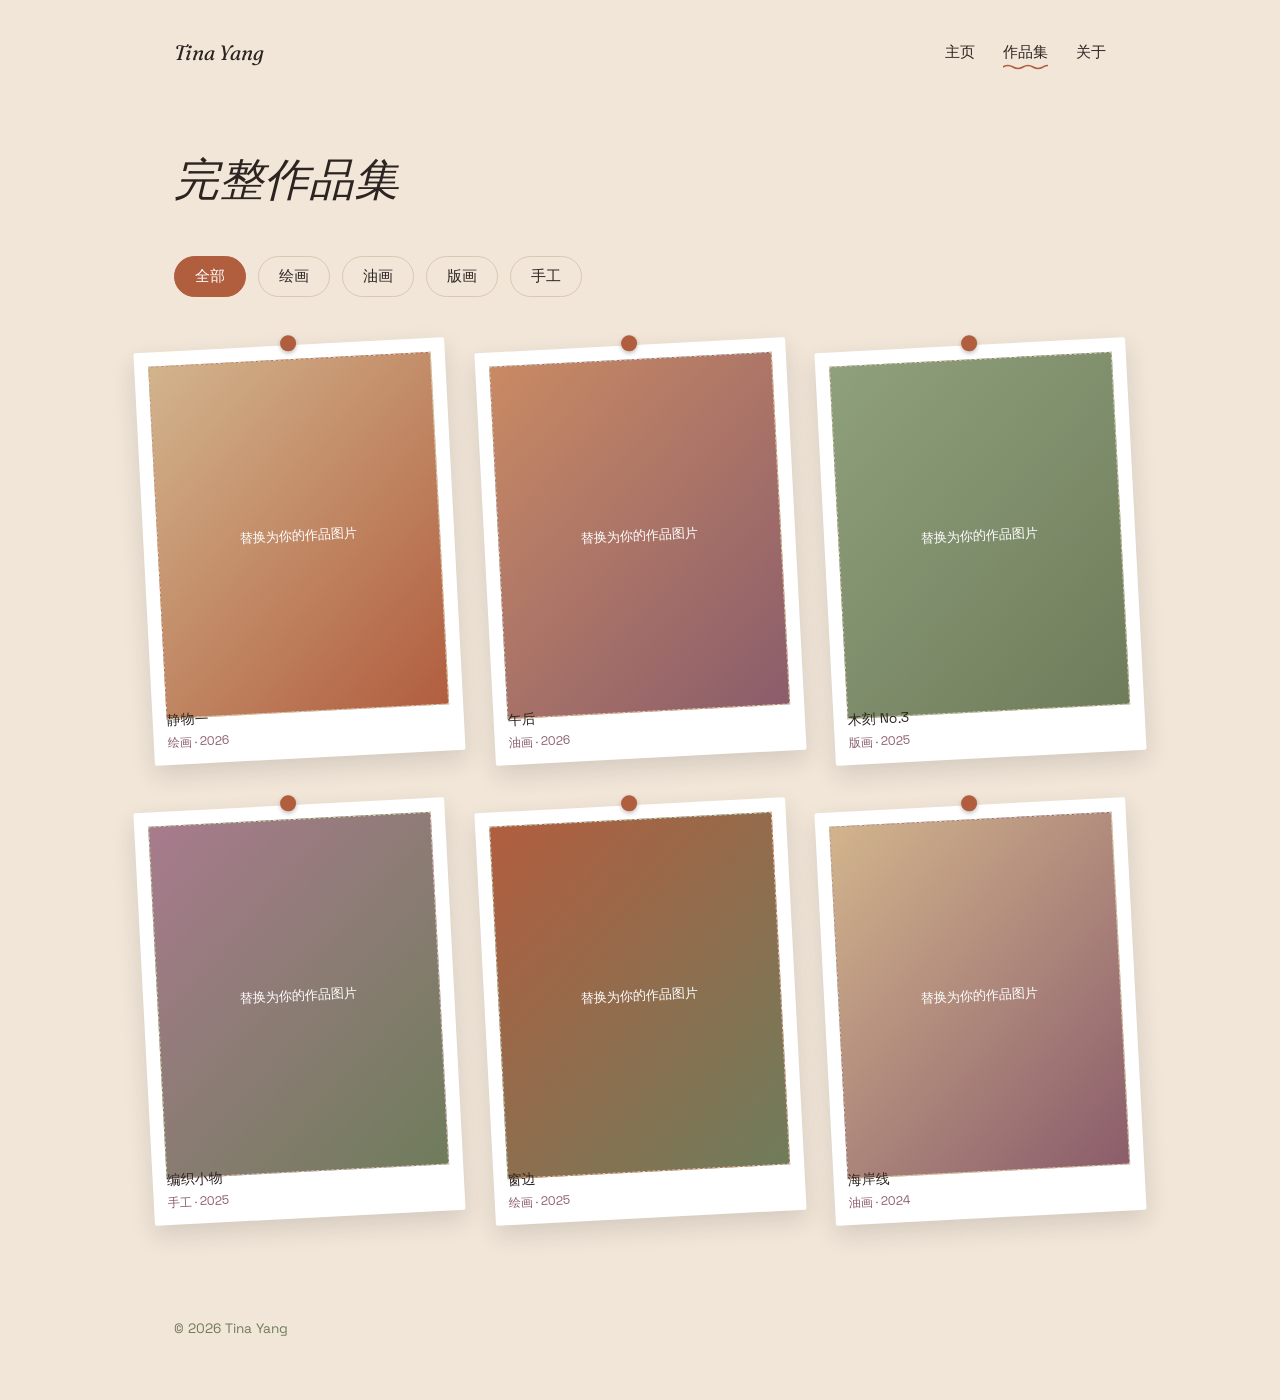
==== gallery.html @ f190f86c "Add files via upload" ====
<!DOCTYPE html>
<html lang="zh-CN">
<head>
<meta charset="UTF-8">
<meta name="viewport" content="width=device-width, initial-scale=1.0">
<title>作品集 — Tina Yang</title>
<link rel="preconnect" href="https://fonts.googleapis.com">
<link href="https://fonts.googleapis.com/css2?family=Fraunces:ital,opsz,wght@0,9..144,400;0,9..144,500;0,9..144,600;1,9..144,500&family=Space+Grotesk:wght@400;500;600&display=swap" rel="stylesheet">
<link rel="stylesheet" href="style.css">
<style>

  .page-head {
    max-width: 980px;
    margin: 0 auto;
    padding: 72px 24px 8px;
  }

  .page-head h1 {
    font-size: clamp(2rem, 5vw, 2.8rem);
    font-style: italic;
  }

  /* ---------- Category tabs ---------- */
  .tabs {
    max-width: 980px;
    margin: 32px auto 8px;
    padding: 0 24px;
    display: flex;
    gap: 12px;
    flex-wrap: wrap;
  }

  .tab-btn {
    font-family: 'Space Grotesk', sans-serif;
    font-size: 0.95rem;
    padding: 9px 20px;
    border-radius: 999px;
    border: 1.5px solid var(--line);
    background: transparent;
    color: var(--ink);
    cursor: pointer;
    transition: background 0.2s ease, border-color 0.2s ease, color 0.2s ease;
  }

  .tab-btn:hover {
    border-color: var(--clay);
  }

  .tab-btn.active {
    background: var(--clay);
    border-color: var(--clay);
    color: #fff;
  }

  /* ---------- Grid ---------- */
  .grid {
    max-width: 1040px;
    margin: 0 auto;
    padding: 40px 24px 100px;
    display: grid;
    grid-template-columns: repeat(3, 1fr);
    gap: 46px 30px;
  }

  .grid .art-frame:nth-child(3n+1) { transform: rotate(-3deg); }
  .grid .art-frame:nth-child(3n+2) { transform: rotate(2deg); margin-top: 20px; }
  .grid .art-frame:nth-child(3n+3) { transform: rotate(-1.5deg); }

  .grid .art-frame:hover {
    transform: rotate(0deg) scale(1.03);
    transition: transform 0.3s ease;
  }

  .piece { display: none; }
  .piece.show { display: block; }

  @media (max-width: 860px) {
    .grid { grid-template-columns: repeat(2, 1fr); }
  }
  @media (max-width: 540px) {
    .grid { grid-template-columns: 1fr; }
  }
</style>
</head>
<body>

<nav class="nav">
  <div class="brand">Tina Yang</div>
  <div class="links">
    <a href="index.html">主页</a>
    <a href="gallery.html" class="active">作品集</a>
    <a href="index.html#about">关于</a>
  </div>
</nav>

<section class="page-head">
  <h1>完整作品集</h1>
</section>

<div class="tabs" id="tabs">
  <button class="tab-btn active" data-cat="all">全部</button>
  <button class="tab-btn" data-cat="painting">绘画</button>
  <button class="tab-btn" data-cat="oil">油画</button>
  <button class="tab-btn" data-cat="print">版画</button>
  <button class="tab-btn" data-cat="craft">手工</button>
</div>

<section class="grid" id="grid">

  <div class="piece show" data-cat="painting">
    <div class="art-frame">
      <div class="pin"></div>
      <div class="surface" style="background:linear-gradient(135deg,#D2B48C,#B15E3F);color:#fff;">替换为你的作品图片</div>
      <div class="cap">静物一<span class="medium">绘画 · 2026</span></div>
    </div>
  </div>

  <div class="piece show" data-cat="oil">
    <div class="art-frame">
      <div class="pin"></div>
      <div class="surface" style="background:linear-gradient(135deg,#C98A63,#8B5D6B);color:#fff;">替换为你的作品图片</div>
      <div class="cap">午后<span class="medium">油画 · 2026</span></div>
    </div>
  </div>

  <div class="piece show" data-cat="print">
    <div class="art-frame">
      <div class="pin"></div>
      <div class="surface" style="background:linear-gradient(135deg,#8FA07C,#6F7C5B);color:#fff;">替换为你的作品图片</div>
      <div class="cap">木刻 No.3<span class="medium">版画 · 2025</span></div>
    </div>
  </div>

  <div class="piece show" data-cat="craft">
    <div class="art-frame">
      <div class="pin"></div>
      <div class="surface" style="background:linear-gradient(135deg,#A87B8D,#6F7C5B);color:#fff;">替换为你的作品图片</div>
      <div class="cap">编织小物<span class="medium">手工 · 2025</span></div>
    </div>
  </div>

  <div class="piece show" data-cat="painting">
    <div class="art-frame">
      <div class="pin"></div>
      <div class="surface" style="background:linear-gradient(135deg,#B15E3F,#6F7C5B);color:#fff;">替换为你的作品图片</div>
      <div class="cap">窗边<span class="medium">绘画 · 2025</span></div>
    </div>
  </div>

  <div class="piece show" data-cat="oil">
    <div class="art-frame">
      <div class="pin"></div>
      <div class="surface" style="background:linear-gradient(135deg,#D2B48C,#8B5D6B);color:#fff;">替换为你的作品图片</div>
      <div class="cap">海岸线<span class="medium">油画 · 2024</span></div>
    </div>
  </div>

</section>

<footer style="max-width:980px;margin:0 auto;padding:0 24px 60px;color:var(--sage);font-size:0.85rem;">
  © 2026 Tina Yang
</footer>

<script>
  const tabs = document.querySelectorAll('.tab-btn');
  const pieces = document.querySelectorAll('.piece');

  function setActive(cat) {
    tabs.forEach(t => t.classList.toggle('active', t.dataset.cat === cat));
    pieces.forEach(p => {
      p.classList.toggle('show', cat === 'all' || p.dataset.cat === cat);
    });
  }

  tabs.forEach(btn => {
    btn.addEventListener('click', () => setActive(btn.dataset.cat));
  });

  // support linking directly to a category, e.g. gallery.html#oil
  const hash = window.location.hash.replace('#', '');
  if (hash) setActive(hash);
</script>

</body>
</html>
---- style.css ----
:root {
  --paper: #F1E6D8;
  --paper-warm: #EAD9C4;
  --ink: #2C2420;
  --clay: #B15E3F;
  --sage: #6F7C5B;
  --plum: #8B5D6B;
  --line: #D8C9B3;
}

* { box-sizing: border-box; }

html { scroll-behavior: smooth; }

body {
  margin: 0;
  background: var(--paper);
  color: var(--ink);
  font-family: 'Space Grotesk', sans-serif;
  line-height: 1.65;
  -webkit-font-smoothing: antialiased;
  overflow-x: hidden;
}

h1, h2, h3 {
  font-family: 'Fraunces', serif;
  font-weight: 500;
  margin: 0;
}

a { color: inherit; }

/* ---------- Nav ---------- */
.nav {
  display: flex;
  justify-content: space-between;
  align-items: center;
  max-width: 980px;
  margin: 0 auto;
  padding: 36px 24px 0;
}

.nav .brand {
  font-family: 'Fraunces', serif;
  font-style: italic;
  font-size: 1.3rem;
}

.nav .links {
  display: flex;
  gap: 28px;
}

.nav .links a {
  text-decoration: none;
  font-size: 0.95rem;
  position: relative;
  padding-bottom: 4px;
}

.nav .links a::after {
  content: '';
  position: absolute;
  left: 0; right: 0; bottom: -2px;
  height: 6px;
  background-image: url("data:image/svg+xml,%3Csvg xmlns='http://www.w3.org/2000/svg' viewBox='0 0 40 6' preserveAspectRatio='none'%3E%3Cpath d='M0 3 Q5 0 10 3 T20 3 T30 3 T40 3' fill='none' stroke='%23B15E3F' stroke-width='1.6'/%3E%3C/svg%3E");
  background-repeat: repeat-x;
  background-size: 40px 6px;
  opacity: 0;
  transform: translateY(-2px);
  transition: opacity 0.25s ease, transform 0.25s ease;
}

.nav .links a:hover::after,
.nav .links a:focus-visible::after,
.nav .links a.active::after {
  opacity: 1;
  transform: translateY(0);
}

/* ---------- Wavy divider ---------- */
.wave-divider {
  width: 100%;
  height: 28px;
  margin: 64px 0;
  background-image: url("data:image/svg+xml,%3Csvg xmlns='http://www.w3.org/2000/svg' viewBox='0 0 200 20' preserveAspectRatio='none'%3E%3Cpath d='M0 10 Q10 0 20 10 T40 10 T60 10 T80 10 T100 10 T120 10 T140 10 T160 10 T180 10 T200 10' fill='none' stroke='%23D8C9B3' stroke-width='2'/%3E%3C/svg%3E");
  background-repeat: repeat-x;
  background-size: 200px 20px;
  opacity: 0.9;
}

/* ---------- Doodle blob (decorative) ---------- */
.doodle {
  position: absolute;
  pointer-events: none;
  opacity: 0.85;
}

/* ---------- Buttons / links with underline squiggle ---------- */
.squiggle-link {
  display: inline-flex;
  align-items: center;
  gap: 6px;
  text-decoration: none;
  font-weight: 500;
  color: var(--clay);
  border-bottom: none;
  position: relative;
  padding-bottom: 3px;
}

.squiggle-link::after {
  content: '';
  position: absolute;
  left: 0; right: 0; bottom: -1px;
  height: 5px;
  background-image: url("data:image/svg+xml,%3Csvg xmlns='http://www.w3.org/2000/svg' viewBox='0 0 40 6' preserveAspectRatio='none'%3E%3Cpath d='M0 3 Q5 0 10 3 T20 3 T30 3 T40 3' fill='none' stroke='%23B15E3F' stroke-width='1.6'/%3E%3C/svg%3E");
  background-repeat: repeat-x;
  background-size: 40px 6px;
}

/* ---------- Placeholder artwork frame ---------- */
.art-frame {
  position: relative;
  background: #fff;
  padding: 14px 14px 46px;
  box-shadow: 0 10px 24px rgba(44, 36, 32, 0.14);
  border-radius: 2px;
}

.art-frame .surface {
  width: 100%;
  aspect-ratio: 4 / 5;
  border: 1.5px dashed var(--line);
  display: flex;
  align-items: center;
  justify-content: center;
  color: var(--muted, #9c8f7c);
  font-size: 0.82rem;
  text-align: center;
  padding: 16px;
  background-size: cover;
  background-position: center;
}

.art-frame .cap {
  position: absolute;
  bottom: 12px; left: 14px; right: 14px;
  font-size: 0.86rem;
}

.art-frame .cap .medium {
  color: var(--plum);
  font-size: 0.76rem;
  display: block;
  margin-top: 2px;
}

/* pin accent on tilted frames */
.pin {
  position: absolute;
  top: -10px;
  left: 50%;
  transform: translateX(-50%);
  width: 16px;
  height: 16px;
  border-radius: 50%;
  background: var(--clay);
  box-shadow: 0 2px 4px rgba(0,0,0,0.25);
}

@media (prefers-reduced-motion: reduce) {
  html { scroll-behavior: auto; }
  * { transition: none !important; }
}

a:focus-visible, button:focus-visible {
  outline: 2px solid var(--clay);
  outline-offset: 3px;
}
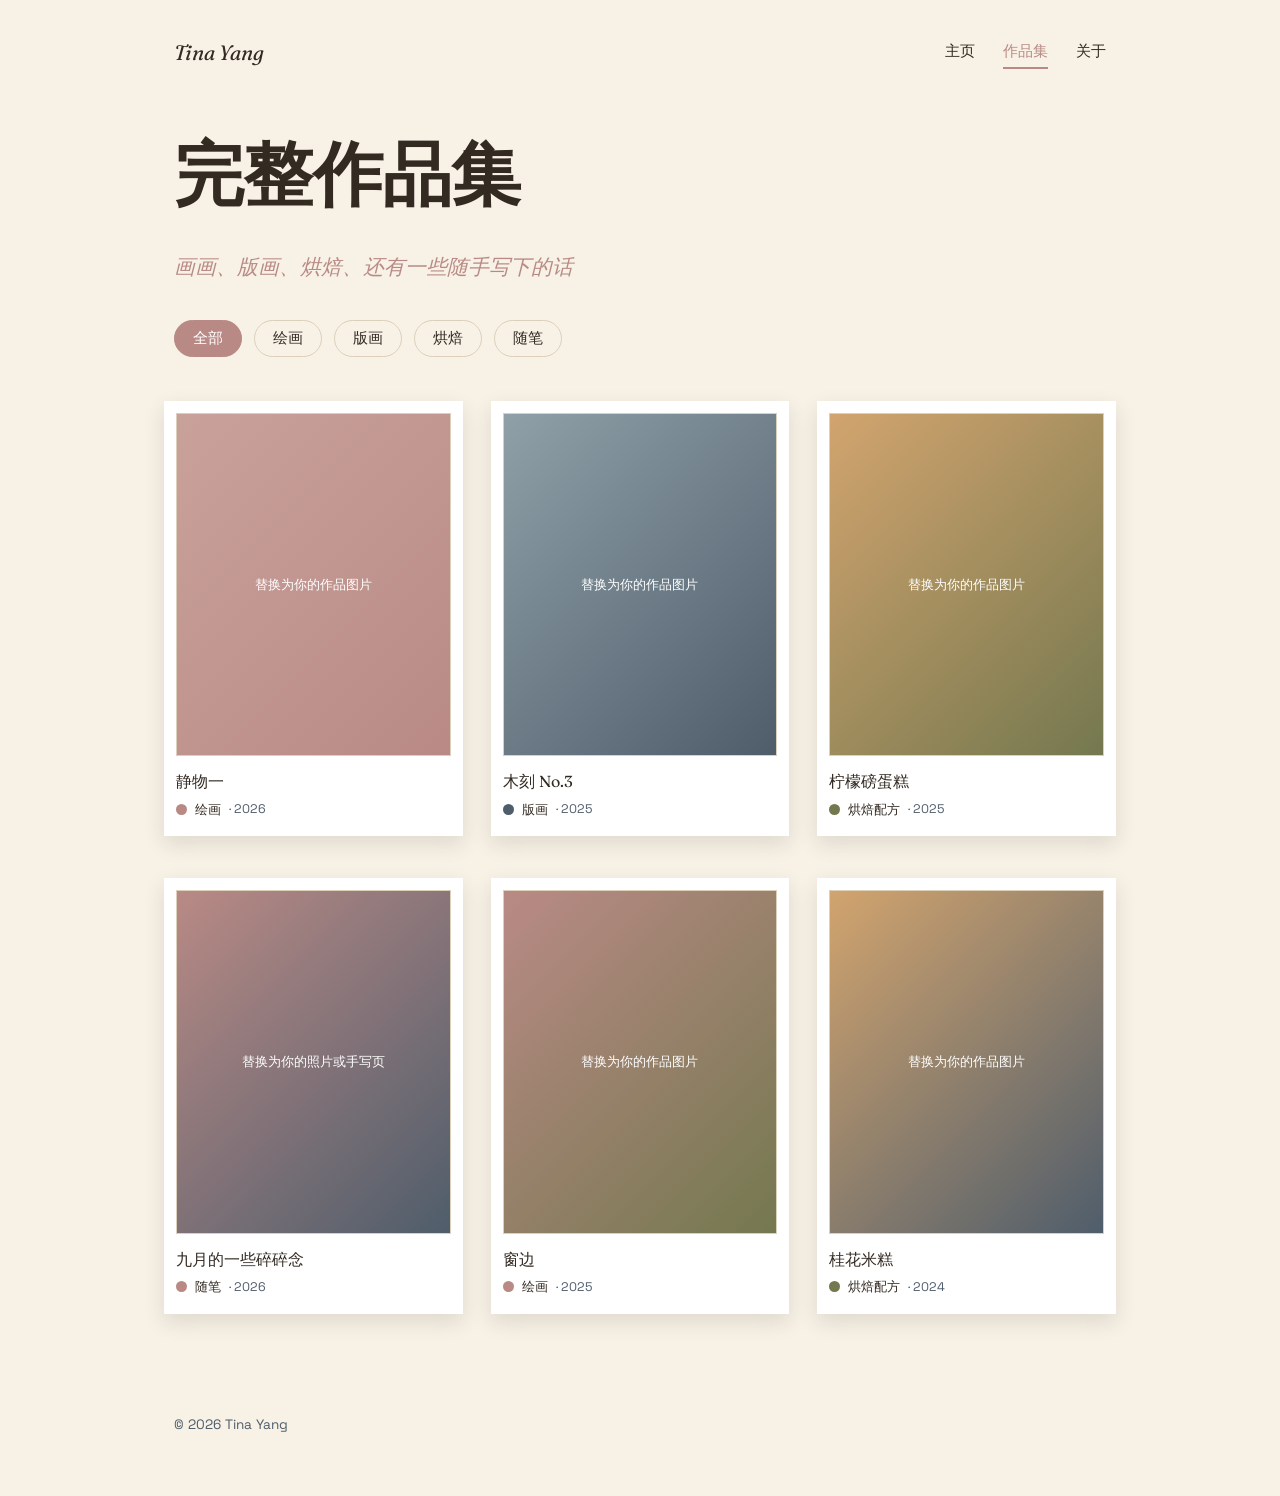
==== commit f7675832: "Add files via upload" ====
--- a/gallery.html
+++ b/gallery.html
@@ -5,25 +5,38 @@
 <meta name="viewport" content="width=device-width, initial-scale=1.0">
 <title>作品集 — Tina Yang</title>
 <link rel="preconnect" href="https://fonts.googleapis.com">
-<link href="https://fonts.googleapis.com/css2?family=Fraunces:ital,opsz,wght@0,9..144,400;0,9..144,500;0,9..144,600;1,9..144,500&family=Space+Grotesk:wght@400;500;600&display=swap" rel="stylesheet">
+<link href="https://fonts.googleapis.com/css2?family=Fraunces:ital,opsz,wght@0,9..144,400;0,9..144,500;0,9..144,600;1,9..144,500&family=Caveat:wght@600;700&family=Space+Grotesk:wght@400;500;600&display=swap" rel="stylesheet">
 <link rel="stylesheet" href="style.css">
 <style>
 
   .page-head {
     max-width: 980px;
     margin: 0 auto;
-    padding: 72px 24px 8px;
+    padding: 72px 24px 6px;
   }
 
   .page-head h1 {
-    font-size: clamp(2rem, 5vw, 2.8rem);
+    font-family: 'Space Grotesk', sans-serif;
+    font-size: clamp(2.6rem, 7vw, 4.4rem);
+    font-weight: 700;
+    text-transform: uppercase;
+    letter-spacing: -0.01em;
+    line-height: 0.95;
+  }
+
+  .page-head .sub {
+    font-family: 'Fraunces', serif;
     font-style: italic;
+    font-size: 1.3rem;
+    color: var(--rose);
+    display: inline-block;
+    margin-top: 14px;
   }
 
   /* ---------- Category tabs ---------- */
   .tabs {
     max-width: 980px;
-    margin: 32px auto 8px;
+    margin: 30px auto 8px;
     padding: 0 24px;
     display: flex;
     gap: 12px;
@@ -32,44 +45,35 @@
 
   .tab-btn {
     font-family: 'Space Grotesk', sans-serif;
-    font-size: 0.95rem;
-    padding: 9px 20px;
+    font-size: 0.92rem;
+    padding: 8px 18px;
     border-radius: 999px;
-    border: 1.5px solid var(--line);
+    border: 1.3px solid var(--line);
     background: transparent;
     color: var(--ink);
     cursor: pointer;
     transition: background 0.2s ease, border-color 0.2s ease, color 0.2s ease;
   }
 
-  .tab-btn:hover {
-    border-color: var(--clay);
-  }
+  .tab-btn:hover { border-color: var(--rose); }
 
   .tab-btn.active {
-    background: var(--clay);
-    border-color: var(--clay);
+    background: var(--rose);
+    border-color: var(--rose);
     color: #fff;
   }
 
   /* ---------- Grid ---------- */
   .grid {
-    max-width: 1040px;
+    max-width: 1000px;
     margin: 0 auto;
-    padding: 40px 24px 100px;
+    padding: 36px 24px 100px;
     display: grid;
     grid-template-columns: repeat(3, 1fr);
-    gap: 46px 30px;
-  }
-
-  .grid .art-frame:nth-child(3n+1) { transform: rotate(-3deg); }
-  .grid .art-frame:nth-child(3n+2) { transform: rotate(2deg); margin-top: 20px; }
-  .grid .art-frame:nth-child(3n+3) { transform: rotate(-1.5deg); }
-
-  .grid .art-frame:hover {
-    transform: rotate(0deg) scale(1.03);
-    transition: transform 0.3s ease;
-  }
+    gap: 42px 28px;
+  }
+
+  .grid .art-frame:nth-child(3n+2) { margin-top: 18px; }
 
   .piece { display: none; }
   .piece.show { display: block; }
@@ -94,70 +98,83 @@
 </nav>
 
 <section class="page-head">
-  <h1>完整作品集</h1>
+  <h1>完整作品集</h1><br>
+  <span class="sub">画画、版画、烘焙、还有一些随手写下的话</span>
 </section>
 
 <div class="tabs" id="tabs">
   <button class="tab-btn active" data-cat="all">全部</button>
   <button class="tab-btn" data-cat="painting">绘画</button>
-  <button class="tab-btn" data-cat="oil">油画</button>
   <button class="tab-btn" data-cat="print">版画</button>
-  <button class="tab-btn" data-cat="craft">手工</button>
+  <button class="tab-btn" data-cat="baking">烘焙</button>
+  <button class="tab-btn" data-cat="journal">随笔</button>
 </div>
 
 <section class="grid" id="grid">
 
   <div class="piece show" data-cat="painting">
     <div class="art-frame">
-      <div class="pin"></div>
-      <div class="surface" style="background:linear-gradient(135deg,#D2B48C,#B15E3F);color:#fff;">替换为你的作品图片</div>
-      <div class="cap">静物一<span class="medium">绘画 · 2026</span></div>
-    </div>
-  </div>
-
-  <div class="piece show" data-cat="oil">
-    <div class="art-frame">
-      <div class="pin"></div>
-      <div class="surface" style="background:linear-gradient(135deg,#C98A63,#8B5D6B);color:#fff;">替换为你的作品图片</div>
-      <div class="cap">午后<span class="medium">油画 · 2026</span></div>
+      <div class="surface" style="background:linear-gradient(135deg,#C9A19B,#B98A85);">替换为你的作品图片</div>
+      <div class="cap-row">
+        <div class="cap-title">静物一</div>
+        <div class="swatch-tag"><span class="dot" style="background:#B98A85;"></span><span class="name">绘画</span><span class="meta">· 2026</span></div>
+      </div>
     </div>
   </div>
 
   <div class="piece show" data-cat="print">
     <div class="art-frame">
-      <div class="pin"></div>
-      <div class="surface" style="background:linear-gradient(135deg,#8FA07C,#6F7C5B);color:#fff;">替换为你的作品图片</div>
-      <div class="cap">木刻 No.3<span class="medium">版画 · 2025</span></div>
-    </div>
-  </div>
-
-  <div class="piece show" data-cat="craft">
-    <div class="art-frame">
-      <div class="pin"></div>
-      <div class="surface" style="background:linear-gradient(135deg,#A87B8D,#6F7C5B);color:#fff;">替换为你的作品图片</div>
-      <div class="cap">编织小物<span class="medium">手工 · 2025</span></div>
+      <div class="surface" style="background:linear-gradient(135deg,#8FA0A8,#4F5D6B);">替换为你的作品图片</div>
+      <div class="cap-row">
+        <div class="cap-title">木刻 No.3</div>
+        <div class="swatch-tag"><span class="dot" style="background:#4F5D6B;"></span><span class="name">版画</span><span class="meta">· 2025</span></div>
+      </div>
+    </div>
+  </div>
+
+  <div class="piece show" data-cat="baking">
+    <div class="art-frame">
+      <div class="surface" style="background:linear-gradient(135deg,#D2A46E,#74784F);">替换为你的作品图片</div>
+      <div class="cap-row">
+        <div class="cap-title">柠檬磅蛋糕</div>
+        <div class="swatch-tag"><span class="dot" style="background:#74784F;"></span><span class="name">烘焙配方</span><span class="meta">· 2025</span></div>
+      </div>
+    </div>
+  </div>
+
+  <div class="piece show" data-cat="journal">
+    <div class="art-frame">
+      <div class="surface" style="background:linear-gradient(135deg,#B98A85,#4F5D6B);">替换为你的照片或手写页</div>
+      <div class="cap-row">
+        <div class="cap-title">九月的一些碎碎念</div>
+        <div class="swatch-tag"><span class="dot" style="background:#B98A85;"></span><span class="name">随笔</span><span class="meta">· 2026</span></div>
+      </div>
     </div>
   </div>
 
   <div class="piece show" data-cat="painting">
     <div class="art-frame">
-      <div class="pin"></div>
-      <div class="surface" style="background:linear-gradient(135deg,#B15E3F,#6F7C5B);color:#fff;">替换为你的作品图片</div>
-      <div class="cap">窗边<span class="medium">绘画 · 2025</span></div>
-    </div>
-  </div>
-
-  <div class="piece show" data-cat="oil">
-    <div class="art-frame">
-      <div class="pin"></div>
-      <div class="surface" style="background:linear-gradient(135deg,#D2B48C,#8B5D6B);color:#fff;">替换为你的作品图片</div>
-      <div class="cap">海岸线<span class="medium">油画 · 2024</span></div>
+      <div class="surface" style="background:linear-gradient(135deg,#B98A85,#74784F);">替换为你的作品图片</div>
+      <div class="cap-row">
+        <div class="cap-title">窗边</div>
+        <div class="swatch-tag"><span class="dot" style="background:#B98A85;"></span><span class="name">绘画</span><span class="meta">· 2025</span></div>
+      </div>
+    </div>
+  </div>
+
+  <div class="piece show" data-cat="baking">
+    <div class="art-frame">
+      <div class="surface" style="background:linear-gradient(135deg,#D2A46E,#4F5D6B);">替换为你的作品图片</div>
+      <div class="cap-row">
+        <div class="cap-title">桂花米糕</div>
+        <div class="swatch-tag"><span class="dot" style="background:#74784F;"></span><span class="name">烘焙配方</span><span class="meta">· 2024</span></div>
+      </div>
     </div>
   </div>
 
 </section>
 
-<footer style="max-width:980px;margin:0 auto;padding:0 24px 60px;color:var(--sage);font-size:0.85rem;">
+<footer style="max-width:980px;margin:0 auto;padding:0 24px 60px;color:var(--slate);font-size:0.85rem;">
   © 2026 Tina Yang
 </footer>
 
@@ -176,7 +193,6 @@
     btn.addEventListener('click', () => setActive(btn.dataset.cat));
   });
 
-  // support linking directly to a category, e.g. gallery.html#oil
   const hash = window.location.hash.replace('#', '');
   if (hash) setActive(hash);
 </script>
--- a/style.css
+++ b/style.css
@@ -1,11 +1,13 @@
 :root {
-  --paper: #F1E6D8;
-  --paper-warm: #EAD9C4;
-  --ink: #2C2420;
-  --clay: #B15E3F;
-  --sage: #6F7C5B;
-  --plum: #8B5D6B;
-  --line: #D8C9B3;
+  --paper: #F7F1E6;
+  --paper-deep: #EFE4CE;
+  --ink: #332A22;
+  --rust: #B8613F;
+  --slate: #4F5D6B;
+  --sage: #74784F;
+  --rose: #B98A85;
+  --line: #DDD0BA;
+  --check: #A9BAC4;
 }
 
 * { box-sizing: border-box; }
@@ -28,6 +30,11 @@
   margin: 0;
 }
 
+.hand {
+  font-family: 'Caveat', cursive;
+  font-weight: 600;
+}
+
 a { color: inherit; }
 
 /* ---------- Nav ---------- */
@@ -56,86 +63,78 @@
   font-size: 0.95rem;
   position: relative;
   padding-bottom: 4px;
-}
-
-.nav .links a::after {
-  content: '';
-  position: absolute;
-  left: 0; right: 0; bottom: -2px;
-  height: 6px;
-  background-image: url("data:image/svg+xml,%3Csvg xmlns='http://www.w3.org/2000/svg' viewBox='0 0 40 6' preserveAspectRatio='none'%3E%3Cpath d='M0 3 Q5 0 10 3 T20 3 T30 3 T40 3' fill='none' stroke='%23B15E3F' stroke-width='1.6'/%3E%3C/svg%3E");
-  background-repeat: repeat-x;
-  background-size: 40px 6px;
-  opacity: 0;
-  transform: translateY(-2px);
-  transition: opacity 0.25s ease, transform 0.25s ease;
-}
-
-.nav .links a:hover::after,
-.nav .links a:focus-visible::after,
-.nav .links a.active::after {
-  opacity: 1;
-  transform: translateY(0);
-}
-
-/* ---------- Wavy divider ---------- */
-.wave-divider {
-  width: 100%;
-  height: 28px;
-  margin: 64px 0;
-  background-image: url("data:image/svg+xml,%3Csvg xmlns='http://www.w3.org/2000/svg' viewBox='0 0 200 20' preserveAspectRatio='none'%3E%3Cpath d='M0 10 Q10 0 20 10 T40 10 T60 10 T80 10 T100 10 T120 10 T140 10 T160 10 T180 10 T200 10' fill='none' stroke='%23D8C9B3' stroke-width='2'/%3E%3C/svg%3E");
-  background-repeat: repeat-x;
-  background-size: 200px 20px;
-  opacity: 0.9;
-}
-
-/* ---------- Doodle blob (decorative) ---------- */
-.doodle {
-  position: absolute;
-  pointer-events: none;
-  opacity: 0.85;
-}
-
-/* ---------- Buttons / links with underline squiggle ---------- */
-.squiggle-link {
+  border-bottom: 2px solid transparent;
+  transition: border-color 0.2s ease, color 0.2s ease;
+}
+
+.nav .links a:hover,
+.nav .links a:focus-visible,
+.nav .links a.active {
+  border-color: var(--rose);
+  color: var(--rose);
+}
+
+/* ---------- Gingham accent strip (used sparingly) ---------- */
+.gingham-strip {
+  width: 64px;
+  height: 14px;
+  margin: 0 auto;
+  background-image:
+    linear-gradient(var(--check) 50%, transparent 50%),
+    linear-gradient(90deg, var(--check) 50%, transparent 50%);
+  background-size: 8px 8px;
+  background-color: var(--paper-deep);
+  opacity: 0.8;
+}
+
+.divider {
+  display: flex;
+  justify-content: center;
+  margin: 60px 0;
+}
+
+/* ---------- Swatch-tag caption (core decorative device) ---------- */
+.swatch-tag {
   display: inline-flex;
   align-items: center;
-  gap: 6px;
-  text-decoration: none;
-  font-weight: 500;
-  color: var(--clay);
-  border-bottom: none;
-  position: relative;
-  padding-bottom: 3px;
-}
-
-.squiggle-link::after {
-  content: '';
-  position: absolute;
-  left: 0; right: 0; bottom: -1px;
-  height: 5px;
-  background-image: url("data:image/svg+xml,%3Csvg xmlns='http://www.w3.org/2000/svg' viewBox='0 0 40 6' preserveAspectRatio='none'%3E%3Cpath d='M0 3 Q5 0 10 3 T20 3 T30 3 T40 3' fill='none' stroke='%23B15E3F' stroke-width='1.6'/%3E%3C/svg%3E");
-  background-repeat: repeat-x;
-  background-size: 40px 6px;
-}
-
-/* ---------- Placeholder artwork frame ---------- */
+  gap: 8px;
+  font-size: 0.82rem;
+  color: var(--ink);
+}
+
+.swatch-tag .dot {
+  width: 11px;
+  height: 11px;
+  border-radius: 50%;
+  display: inline-block;
+  flex-shrink: 0;
+}
+
+.swatch-tag .name {
+  font-family: 'Space Grotesk', sans-serif;
+}
+
+.swatch-tag .meta {
+  color: var(--slate);
+  font-size: 0.78rem;
+}
+
+/* ---------- Frame ---------- */
 .art-frame {
   position: relative;
   background: #fff;
-  padding: 14px 14px 46px;
-  box-shadow: 0 10px 24px rgba(44, 36, 32, 0.14);
-  border-radius: 2px;
+  padding: 12px 12px 16px;
+  box-shadow: 0 8px 20px rgba(51, 42, 34, 0.12);
 }
 
 .art-frame .surface {
   width: 100%;
   aspect-ratio: 4 / 5;
-  border: 1.5px dashed var(--line);
+  border: 1px solid var(--line);
   display: flex;
   align-items: center;
   justify-content: center;
-  color: var(--muted, #9c8f7c);
+  color: #fff;
   font-size: 0.82rem;
   text-align: center;
   padding: 16px;
@@ -143,30 +142,88 @@
   background-position: center;
 }
 
-.art-frame .cap {
-  position: absolute;
-  bottom: 12px; left: 14px; right: 14px;
-  font-size: 0.86rem;
-}
-
-.art-frame .cap .medium {
-  color: var(--plum);
-  font-size: 0.76rem;
-  display: block;
-  margin-top: 2px;
-}
-
-/* pin accent on tilted frames */
-.pin {
+.art-frame .cap-row {
+  margin-top: 12px;
+  display: flex;
+  flex-direction: column;
+  gap: 4px;
+}
+
+.art-frame .cap-title {
+  font-family: 'Fraunces', serif;
+  font-size: 1rem;
+}
+
+/* tape corner — used only on featured pieces, not every tile */
+.tape {
   position: absolute;
   top: -10px;
   left: 50%;
-  transform: translateX(-50%);
-  width: 16px;
-  height: 16px;
-  border-radius: 50%;
-  background: var(--clay);
-  box-shadow: 0 2px 4px rgba(0,0,0,0.25);
+  transform: translateX(-50%) rotate(-3deg);
+  width: 64px;
+  height: 22px;
+  background: rgba(185, 138, 133, 0.6);
+  box-shadow: 0 2px 4px rgba(0,0,0,0.12);
+}
+
+/* ---------- Bold editorial hero (high-contrast typographic block) ---------- */
+.hero-grid {
+  display: grid;
+  grid-template-columns: 1.35fr 1fr;
+  gap: 32px;
+  align-items: start;
+}
+
+.hero-mark {
+  font-family: 'Space Grotesk', sans-serif;
+  font-weight: 700;
+  font-size: clamp(3rem, 8.5vw, 6.2rem);
+  line-height: 0.9;
+  letter-spacing: -0.02em;
+  text-transform: uppercase;
+  color: var(--ink);
+}
+
+.hero-mark em {
+  font-family: 'Fraunces', serif;
+  font-style: italic;
+  font-weight: 500;
+  text-transform: none;
+  color: var(--rose);
+  display: block;
+}
+
+.hero-list {
+  margin-top: 64px;
+  display: flex;
+  flex-direction: column;
+  gap: 0;
+}
+
+.hero-list .row {
+  display: flex;
+  justify-content: space-between;
+  gap: 16px;
+  padding: 13px 0;
+  border-bottom: 1px solid var(--line);
+}
+
+.hero-list .row .l {
+  color: var(--slate);
+  font-size: 0.92rem;
+  white-space: nowrap;
+}
+
+.hero-list .row .r {
+  font-family: 'Fraunces', serif;
+  font-style: italic;
+  font-size: 1.15rem;
+  text-align: right;
+}
+
+@media (max-width: 720px) {
+  .hero-grid { grid-template-columns: 1fr; }
+  .hero-list { margin-top: 28px; }
 }
 
 @media (prefers-reduced-motion: reduce) {
@@ -175,6 +232,6 @@
 }
 
 a:focus-visible, button:focus-visible {
-  outline: 2px solid var(--clay);
+  outline: 2px solid var(--rust);
   outline-offset: 3px;
 }
